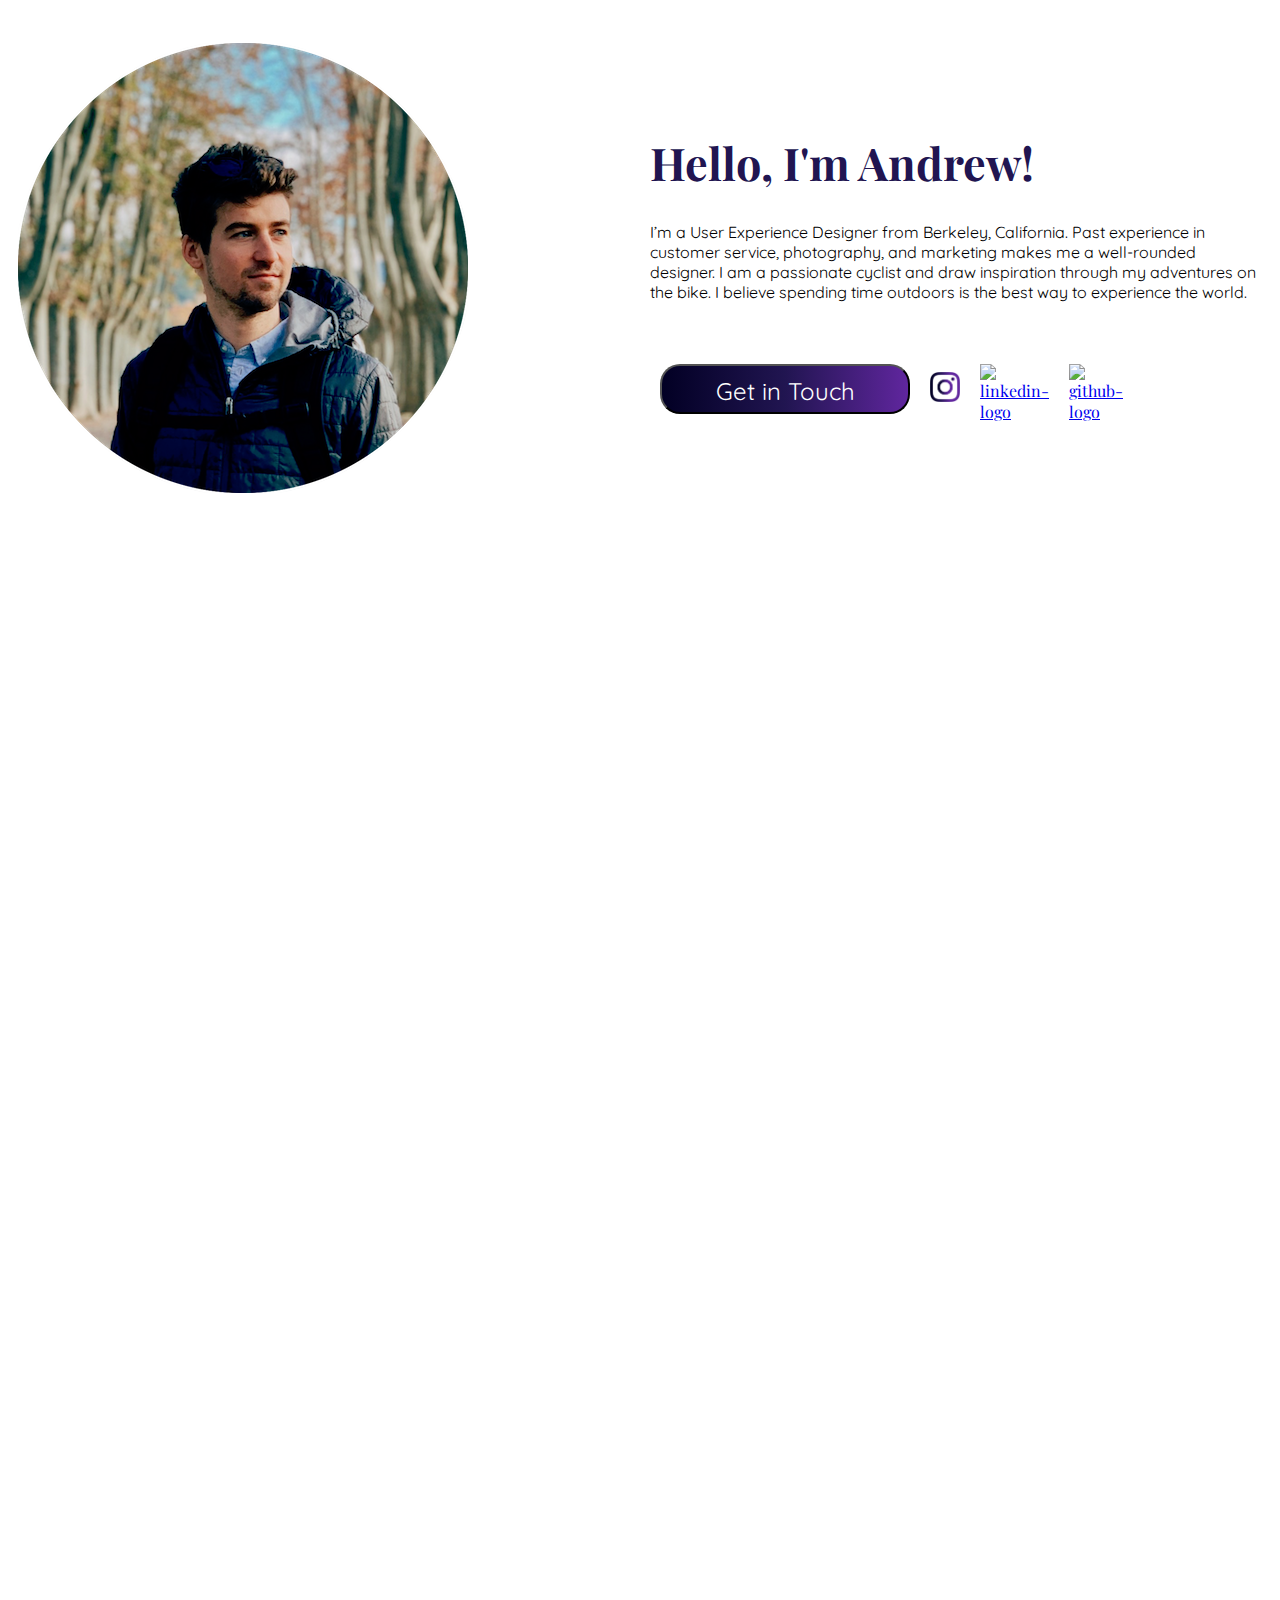
==== index.html @ 4b3742b9 "My first HTML +  CSS About Me page" ====
<!DOCTYPE html>
<head>
        <link rel="stylesheet" href="CSS/style.css">
        <link href="https://fonts.googleapis.com/css?family=Playfair+Display|Quicksand&display=swap" rel="stylesheet">
</head>
<body>
<section class="grid3 spacing" class="flex">
                <div class="gridChild leftContent" class="flex">
                <img src="Images/AWG-AboutMe-450px.png" alt="AWG-AboutMe" width="450px">
                </div>
                <div class="gridChild rightContent">
                        <h1>Hello, I'm Andrew!</h1>
                        <p>I’m a User Experience Designer from Berkeley, California.
                        Past experience in customer service, photography, and marketing
                        makes me a well-rounded designer. I am a passionate cyclist and 
                        draw inspiration through my adventures on the bike. I believe 
                        spending time outdoors is the best way to experience the world.</p>
                        <br>
                        <section class="grid2 spacing" class="flex">
                                <div class="gridChild column1">
                                <a href="mailto:andy.goes@gmail.com">
                                <button>Get in Touch</button>
                                </a>
                                </div>

                                <div class="gridChild column2">
                                <a href="https://www.Instagram.com/a_goessling">
                                <img src="Images/glyph-logo_May2016.png" alt="Instagram" width="30px">
                                </a>                                
                                </div>

                                <div class="gridChild column3">
                                <a href="https://www.linkedin.com/in/andrewgoessling/">
                                <img src="images/linkedin-logo.png" alt="linkedin-logo" width="30px">
                                </a>
                                </div>
                                
                                <div class="gridChild column4">
                                <a href="https://www.github.com/AndrewGoessling">
                                <img src="images/github-logo.png" alt="github-logo" width="30px">
                                </a>
                                </div>

                        </section>
                </div>

</section>
</body>
</html>
---- CSS/style.css ----
body {
    font-family: 'Quicksand', sans-serif;
    font-family: 'Playfair Display', serif;
    align-content: center;

  }
.left {
    position: relative;
    width: 50%;
    background-color: white;
  }
.right {
    position: relative;
    width: 50%;
    background-color: white;
  }
h1 {
font-size: 45px;
font-family: 'Playfair Display', serif;
color: #211551;
}

p {
font-size: 16px;
font-family: 'Quicksand', sans-serif;
}

button {
text-align: center;
Width: 250px;

height: 50px;
border-radius: 20px;
Padding: 10px;
font-size: 1.5em; 
background: rgb(2,0,36);
background: linear-gradient(90deg, rgba(2,0,36,1) 0%, rgba(33,21,81,1) 50%, rgba(96,38,158,1) 100%);
color: white;
font-family: 'Quicksand', sans-serif;
}


button:hover {
transition: .5s;
color: white;
background: rgb(2,0,36);
background: linear-gradient(-90deg, rgba(2,0,36,1) 0%, rgba(33,21,81,1) 50%, rgba(96,38,158,1) 100%);
transition-timing-function: ease;
}
button:active {
    background-color: white;
}
button:visited {
    background-color: white;
}


.grid3 {
    display: grid;
    grid-template-rows:1fr 1fr 1fr 1fr;
    grid-template-columns:1fr 1fr;
    grid-template-areas:
    "leftContent rightContent"
    "footer footer"
    ;
  }
  .header {
   grid-area: header;
  }
  .heroImg {
   grid-area: heroImg;
  }
  .leftContent {
   grid-area: leftContent;
  }
  .rightContent {
   grid-area: rightContent;
  }
  .footer {
   grid-area: footer;
  }
  
  .gridChild {
    align-content: center;
    padding: 10px;
    background-color: white;
    border: 1px #211551;
    min-height: 50px;
  }

  .flex {
    display: flex;
    padding: 10px;
    margin: 10px;
  }

  .spacing {
    margin:25px 0px;
  }
  
  .grid2 {
    position: relative;
    align-content: center;
    display: grid;
    height:50px;
    width: 50px;
    grid-template-rows:1fr;
    grid-template-columns:3fr 1fr 1fr;
    grid-template-areas: "column1 column2 column3 column4";
  }
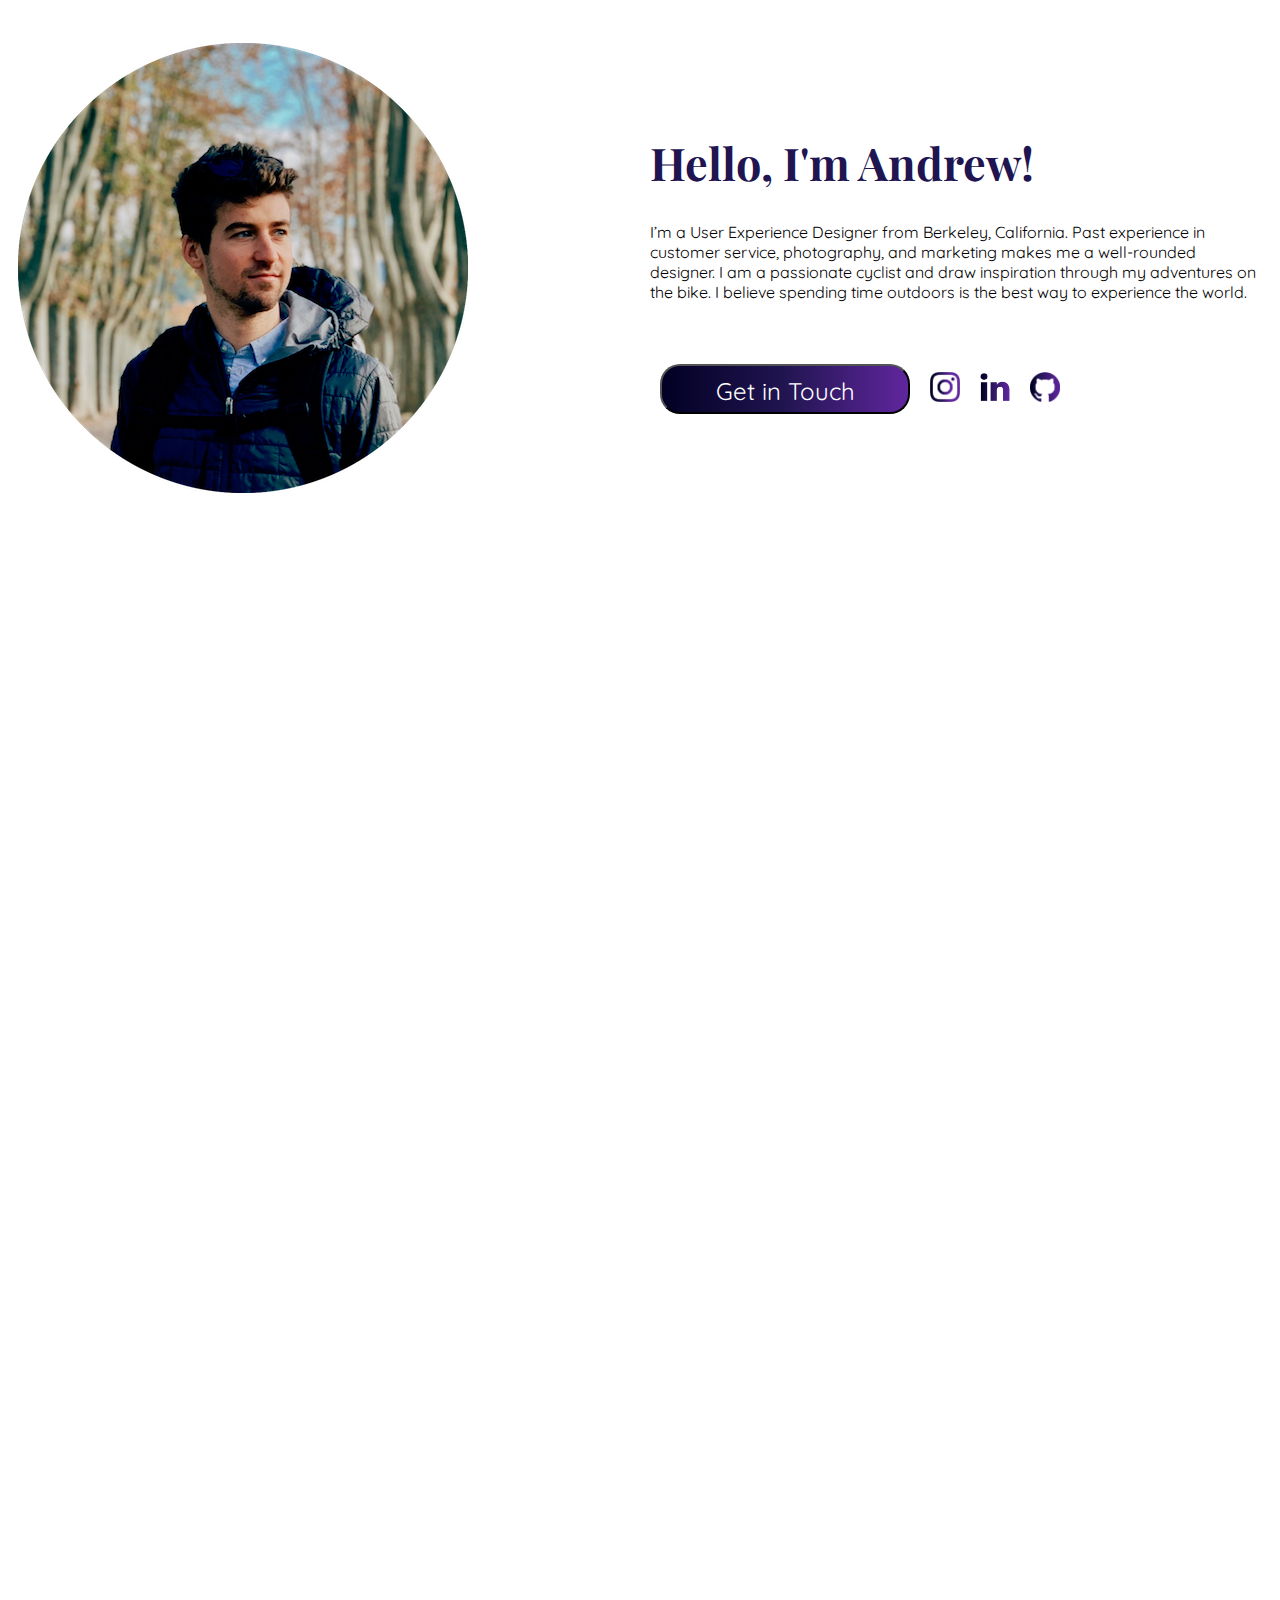
==== commit a2e45fa4: "updated linkedin and github image refs" ====
--- a/index.html
+++ b/index.html
@@ -31,13 +31,13 @@
 
                                 <div class="gridChild column3">
                                 <a href="https://www.linkedin.com/in/andrewgoessling/">
-                                <img src="images/linkedin-logo.png" alt="linkedin-logo" width="30px">
+                                <img src="Images/linkedin-logo.png" alt="linkedin-logo" width="30px">
                                 </a>
                                 </div>
                                 
                                 <div class="gridChild column4">
                                 <a href="https://www.github.com/AndrewGoessling">
-                                <img src="images/github-logo.png" alt="github-logo" width="30px">
+                                <img src="Images/github-logo.png" alt="github-logo" width="30px">
                                 </a>
                                 </div>
 
